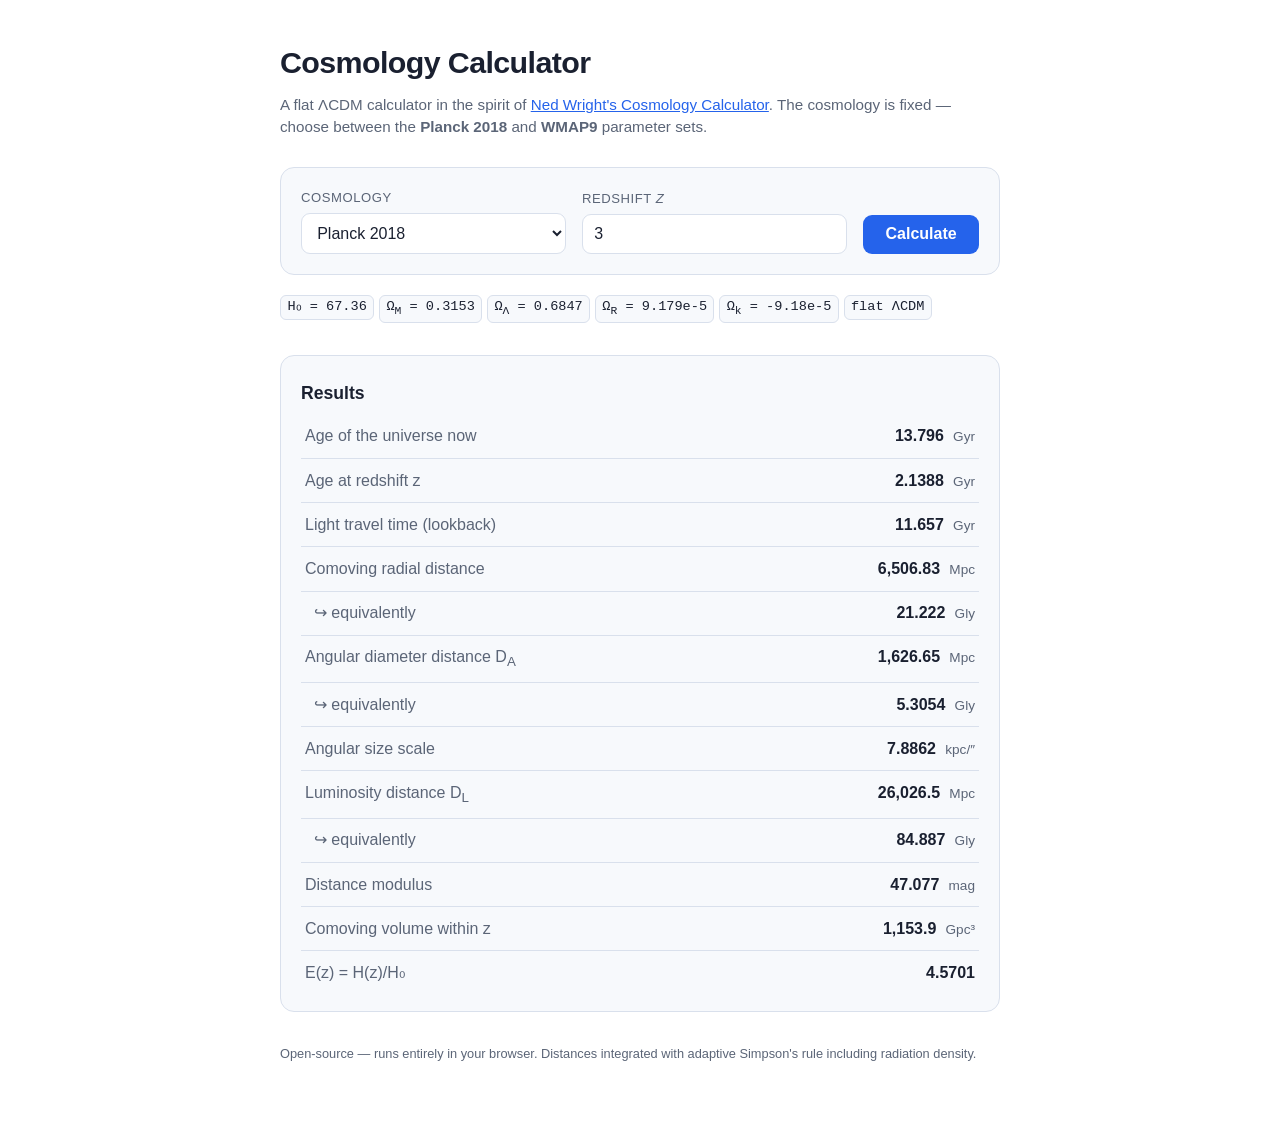
==== index.html @ d5f8c0a3 "Cosmology calculator (Planck 2018 / WMAP9)" ====
<!DOCTYPE html>
<html lang="en">
<head>
  <meta charset="UTF-8" />
  <meta name="viewport" content="width=device-width, initial-scale=1.0" />
  <title>Cosmology Calculator</title>
  <link rel="stylesheet" href="style.css" />
</head>
<body>
  <main>
    <h1>Cosmology Calculator</h1>
    <p class="subtitle">
      A flat &Lambda;CDM calculator in the spirit of
      <a href="https://astro.ucla.edu/~wright/CosmoCalc.html" target="_blank" rel="noopener">Ned Wright's Cosmology Calculator</a>.
      The cosmology is fixed &mdash; choose between the <strong>Planck 2018</strong> and <strong>WMAP9</strong> parameter sets.
    </p>

    <form id="calc-form" autocomplete="off">
      <div class="controls">
        <label class="field">
          <span>Cosmology</span>
          <select id="cosmology">
            <option value="planck18" selected>Planck 2018</option>
            <option value="wmap9">WMAP9</option>
          </select>
        </label>

        <label class="field">
          <span>Redshift <em>z</em></span>
          <input id="redshift" type="number" value="3" min="0" step="any" />
        </label>

        <button type="submit">Calculate</button>
      </div>
    </form>

    <section id="params" class="params"></section>

    <section id="results" class="results" hidden>
      <h2>Results</h2>
      <table id="results-table">
        <tbody></tbody>
      </table>
    </section>

    <footer>
      <p>
        Open-source &mdash; runs entirely in your browser.
        Distances integrated with adaptive Simpson's rule including radiation density.
      </p>
    </footer>
  </main>

  <script src="cosmo.js"></script>
</body>
</html>
---- style.css ----
:root {
  --bg: #ffffff;
  --panel: #f7f9fc;
  --panel-2: #ffffff;
  --text: #1a2030;
  --muted: #5b6577;
  --accent: #2563eb;
  --border: #d9e0ec;
}

* { box-sizing: border-box; }

body {
  margin: 0;
  font-family: -apple-system, BlinkMacSystemFont, "Segoe UI", Roboto, Helvetica, Arial, sans-serif;
  background: var(--bg);
  color: var(--text);
  line-height: 1.5;
  min-height: 100vh;
}

main {
  max-width: 760px;
  margin: 0 auto;
  padding: 2.5rem 1.25rem 4rem;
}

h1 {
  font-size: 1.9rem;
  margin: 0 0 0.5rem;
  letter-spacing: -0.02em;
}

.subtitle {
  color: var(--muted);
  margin: 0 0 1.75rem;
  font-size: 0.95rem;
}

a { color: var(--accent); }

form {
  background: var(--panel);
  border: 1px solid var(--border);
  border-radius: 14px;
  padding: 1.25rem;
}

.controls {
  display: flex;
  flex-wrap: wrap;
  gap: 1rem;
  align-items: flex-end;
}

.field {
  display: flex;
  flex-direction: column;
  gap: 0.35rem;
  flex: 1 1 180px;
}

.field span {
  font-size: 0.82rem;
  color: var(--muted);
  text-transform: uppercase;
  letter-spacing: 0.04em;
}

select, input {
  background: var(--panel-2);
  border: 1px solid var(--border);
  color: var(--text);
  border-radius: 9px;
  padding: 0.6rem 0.7rem;
  font-size: 1rem;
}

select:focus, input:focus {
  outline: none;
  border-color: var(--accent);
}

button {
  background: var(--accent);
  color: #ffffff;
  border: none;
  border-radius: 9px;
  padding: 0.65rem 1.4rem;
  font-size: 1rem;
  font-weight: 600;
  cursor: pointer;
  flex: 0 0 auto;
}

button:hover { filter: brightness(1.05); }

.params {
  margin: 1.25rem 0 0;
  color: var(--muted);
  font-size: 0.85rem;
}

.params code {
  color: var(--text);
  background: var(--panel);
  border: 1px solid var(--border);
  border-radius: 6px;
  padding: 0.1rem 0.4rem;
  margin-right: 0.3rem;
  display: inline-block;
  margin-bottom: 0.3rem;
}

.results {
  margin-top: 1.75rem;
  background: var(--panel);
  border: 1px solid var(--border);
  border-radius: 14px;
  padding: 0.5rem 1.25rem 1rem;
}

.results h2 {
  font-size: 1.1rem;
  margin: 1rem 0 0.5rem;
}

table {
  width: 100%;
  border-collapse: collapse;
}

td {
  padding: 0.6rem 0.25rem;
  border-bottom: 1px solid var(--border);
  vertical-align: baseline;
}

tr:last-child td { border-bottom: none; }

td.label { color: var(--muted); }

td.value {
  text-align: right;
  font-variant-numeric: tabular-nums;
  white-space: nowrap;
  font-weight: 600;
}

td.value .unit {
  color: var(--muted);
  font-weight: 400;
  margin-left: 0.3rem;
  font-size: 0.85em;
}

footer {
  margin-top: 2rem;
  color: var(--muted);
  font-size: 0.8rem;
}
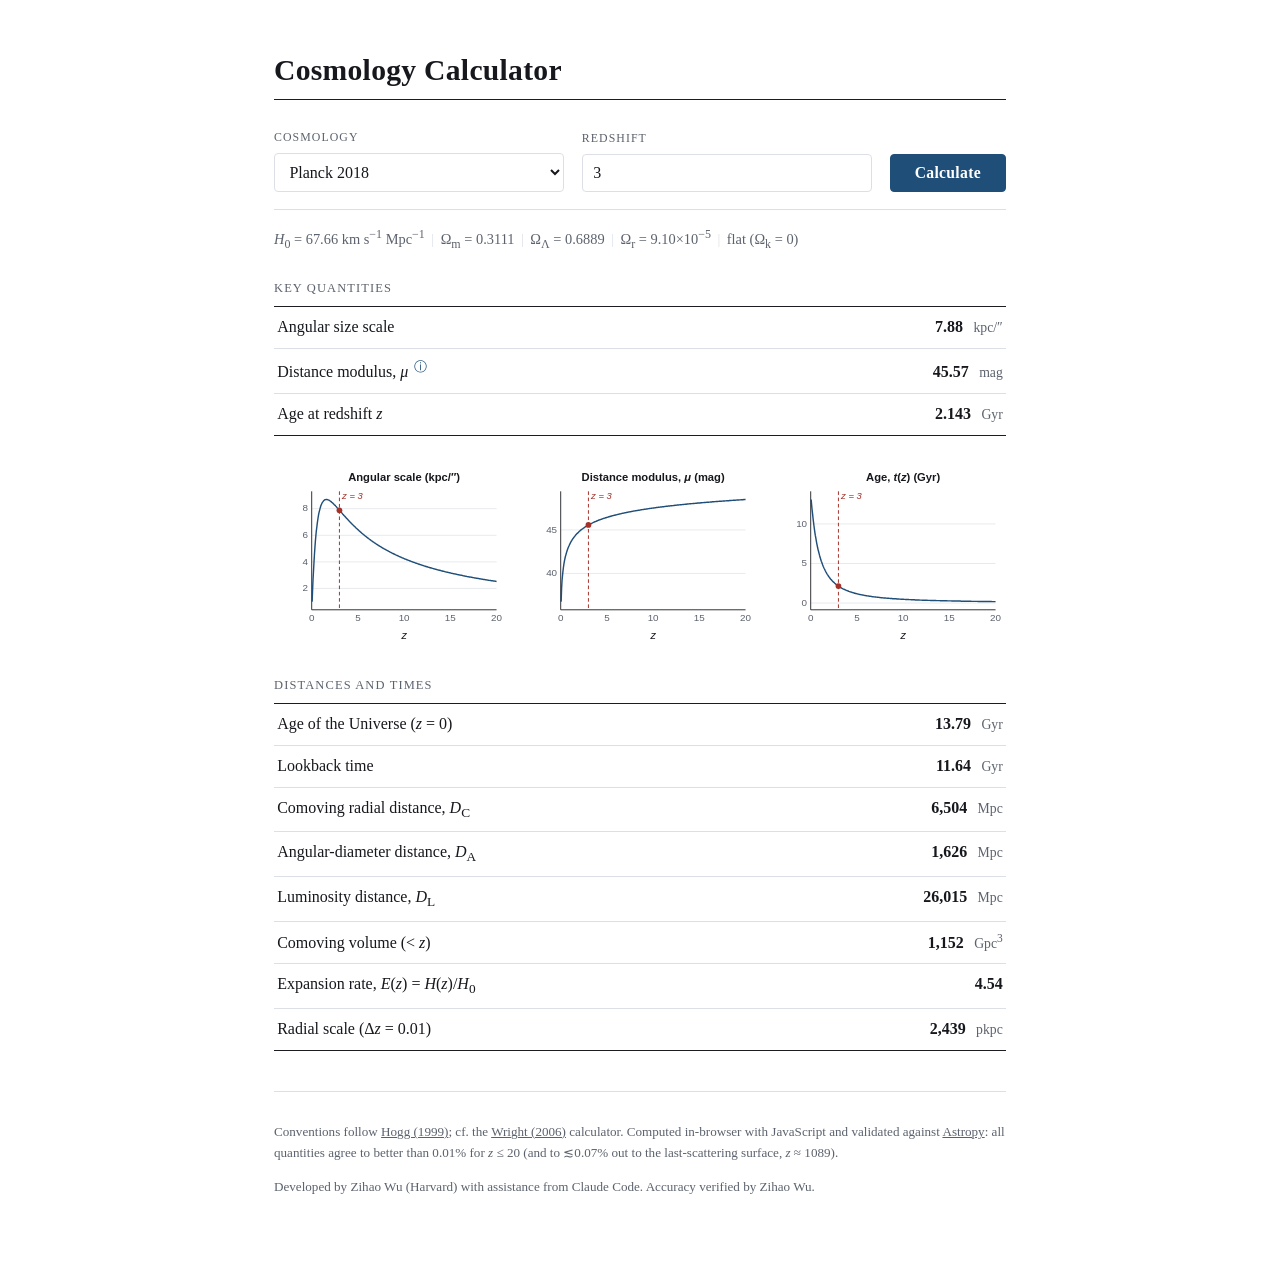
==== commit 0f670a54: "Cosmology calculator" ====
--- a/index.html
+++ b/index.html
@@ -8,12 +8,10 @@
 </head>
 <body>
   <main>
-    <h1>Cosmology Calculator</h1>
-    <p class="subtitle">
-      A flat &Lambda;CDM calculator in the spirit of
-      <a href="https://astro.ucla.edu/~wright/CosmoCalc.html" target="_blank" rel="noopener">Ned Wright's Cosmology Calculator</a>.
-      The cosmology is fixed &mdash; choose between the <strong>Planck 2018</strong> and <strong>WMAP9</strong> parameter sets.
-    </p>
+    <header>
+      <h1>Cosmology Calculator</h1>
+      <hr class="rule" />
+    </header>
 
     <form id="calc-form" autocomplete="off">
       <div class="controls">
@@ -26,7 +24,7 @@
         </label>
 
         <label class="field">
-          <span>Redshift <em>z</em></span>
+          <span>Redshift</span>
           <input id="redshift" type="number" value="3" min="0" step="any" />
         </label>
 
@@ -36,17 +34,40 @@
 
     <section id="params" class="params"></section>
 
-    <section id="results" class="results" hidden>
-      <h2>Results</h2>
-      <table id="results-table">
-        <tbody></tbody>
-      </table>
-    </section>
+    <div id="results" hidden>
+      <section class="block">
+        <table id="primary-table">
+          <caption>Key quantities</caption>
+          <tbody></tbody>
+        </table>
+      </section>
+
+      <figure class="figure-wrap">
+        <div id="plots" class="plots"></div>
+      </figure>
+
+      <section class="block">
+        <table id="secondary-table">
+          <caption>Distances and times</caption>
+          <tbody></tbody>
+        </table>
+      </section>
+    </div>
 
     <footer>
       <p>
-        Open-source &mdash; runs entirely in your browser.
-        Distances integrated with adaptive Simpson's rule including radiation density.
+        Conventions follow
+        <a href="https://arxiv.org/abs/astro-ph/9905116" target="_blank" rel="noopener">Hogg (1999)</a>;
+        cf. the
+        <a href="https://astro.ucla.edu/~wright/CosmoCalc.html" target="_blank" rel="noopener">Wright (2006)</a>
+        calculator. Computed in-browser with JavaScript and validated against
+        <a href="https://www.astropy.org/" target="_blank" rel="noopener">Astropy</a>:
+        all quantities agree to better than 0.01% for <i>z</i> &le; 20 (and to
+        &lesssim;0.07% out to the last-scattering surface, <i>z</i> &asymp; 1089).
+      </p>
+      <p>
+        Developed by Zihao Wu (Harvard) with assistance from Claude Code.
+        Accuracy verified by Zihao Wu.
       </p>
     </footer>
   </main>
--- a/style.css
+++ b/style.css
@@ -1,148 +1,194 @@
 :root {
   --bg: #ffffff;
-  --panel: #f7f9fc;
+  --panel: #fcfcfd;
   --panel-2: #ffffff;
-  --text: #1a2030;
-  --muted: #5b6577;
-  --accent: #2563eb;
-  --border: #d9e0ec;
+  --text: #16181d;
+  --muted: #5c626d;
+  --accent: #1f4e79;   /* deep academic blue */
+  --marker: #a4322a;   /* muted brick red */
+  --border: #dce0e6;
+  --rule: #1b1d22;
+  --serif: Georgia, "Times New Roman", Cambria, "Source Serif Pro", serif;
+  --mono: "SFMono-Regular", "SF Mono", Menlo, Consolas, "Liberation Mono", monospace;
 }
 
 * { box-sizing: border-box; }
+
+html { -webkit-text-size-adjust: 100%; }
 
 body {
   margin: 0;
-  font-family: -apple-system, BlinkMacSystemFont, "Segoe UI", Roboto, Helvetica, Arial, sans-serif;
+  font-family: var(--serif);
   background: var(--bg);
   color: var(--text);
-  line-height: 1.5;
+  line-height: 1.55;
   min-height: 100vh;
+  font-size: 16px;
 }
 
 main {
-  max-width: 760px;
+  max-width: 780px;
   margin: 0 auto;
-  padding: 2.5rem 1.25rem 4rem;
-}
+  padding: 3rem 1.5rem 4.5rem;
+}
+
+/* ---- Header ---------------------------------------------------------- */
+header { margin-bottom: 1.75rem; }
 
 h1 {
-  font-size: 1.9rem;
-  margin: 0 0 0.5rem;
-  letter-spacing: -0.02em;
-}
-
-.subtitle {
-  color: var(--muted);
-  margin: 0 0 1.75rem;
-  font-size: 0.95rem;
-}
-
-a { color: var(--accent); }
-
+  font-size: 1.85rem;
+  font-weight: 600;
+  letter-spacing: 0.01em;
+  margin: 0 0 0.35rem;
+}
+
+.lede {
+  margin: 0 0 0.9rem;
+  color: var(--muted);
+  font-style: italic;
+  font-size: 0.98rem;
+}
+
+.rule {
+  border: none;
+  border-top: 1.5px solid var(--rule);
+  margin: 0;
+}
+
+i, em { font-style: italic; }
+
+a { color: var(--accent); text-decoration-thickness: 0.5px; }
+
+/* ---- Controls -------------------------------------------------------- */
 form {
-  background: var(--panel);
-  border: 1px solid var(--border);
-  border-radius: 14px;
-  padding: 1.25rem;
+  margin: 1.5rem 0 0.25rem;
+  padding: 0;
 }
 
 .controls {
   display: flex;
   flex-wrap: wrap;
-  gap: 1rem;
+  gap: 1.1rem;
   align-items: flex-end;
 }
 
 .field {
   display: flex;
   flex-direction: column;
-  gap: 0.35rem;
-  flex: 1 1 180px;
+  gap: 0.4rem;
+  flex: 1 1 190px;
 }
 
 .field span {
-  font-size: 0.82rem;
+  font-family: var(--serif);
+  font-size: 0.74rem;
   color: var(--muted);
   text-transform: uppercase;
-  letter-spacing: 0.04em;
+  letter-spacing: 0.09em;
 }
 
 select, input {
   background: var(--panel-2);
   border: 1px solid var(--border);
   color: var(--text);
-  border-radius: 9px;
-  padding: 0.6rem 0.7rem;
+  border-radius: 4px;
+  padding: 0.55rem 0.65rem;
   font-size: 1rem;
+  font-family: var(--serif);
 }
 
 select:focus, input:focus {
   outline: none;
   border-color: var(--accent);
+  box-shadow: 0 0 0 2px rgba(31, 78, 121, 0.12);
 }
 
 button {
   background: var(--accent);
   color: #ffffff;
-  border: none;
-  border-radius: 9px;
-  padding: 0.65rem 1.4rem;
-  font-size: 1rem;
+  border: 1px solid var(--accent);
+  border-radius: 4px;
+  padding: 0.55rem 1.5rem;
+  font-size: 0.98rem;
+  font-family: var(--serif);
   font-weight: 600;
+  letter-spacing: 0.02em;
   cursor: pointer;
   flex: 0 0 auto;
 }
 
-button:hover { filter: brightness(1.05); }
-
+button:hover { background: #1a4368; }
+
+/* ---- Parameter line -------------------------------------------------- */
 .params {
-  margin: 1.25rem 0 0;
-  color: var(--muted);
-  font-size: 0.85rem;
-}
-
-.params code {
+  margin: 1.1rem 0 0;
+  padding-top: 0.9rem;
+  border-top: 1px solid var(--border);
+  font-size: 0.9rem;
   color: var(--text);
-  background: var(--panel);
-  border: 1px solid var(--border);
-  border-radius: 6px;
-  padding: 0.1rem 0.4rem;
-  margin-right: 0.3rem;
-  display: inline-block;
-  margin-bottom: 0.3rem;
-}
-
-.results {
-  margin-top: 1.75rem;
-  background: var(--panel);
-  border: 1px solid var(--border);
-  border-radius: 14px;
-  padding: 0.5rem 1.25rem 1rem;
-}
-
-.results h2 {
-  font-size: 1.1rem;
-  margin: 1rem 0 0.5rem;
-}
+}
+
+.params .model-name { font-weight: 600; }
+
+.params .model-params {
+  color: var(--muted);
+  font-variant-numeric: tabular-nums;
+}
+
+.params .sep { color: var(--border); margin: 0 0.45em; }
+
+/* ---- Result tables --------------------------------------------------- */
+#results { margin-top: 1.6rem; }
+
+.block { margin: 0; }
 
 table {
   width: 100%;
   border-collapse: collapse;
-}
+  font-variant-numeric: tabular-nums;
+}
+
+caption {
+  caption-side: top;
+  text-align: left;
+  font-size: 0.78rem;
+  letter-spacing: 0.09em;
+  text-transform: uppercase;
+  color: var(--muted);
+  padding: 0 0 0.5rem;
+}
+
+thead th { display: none; }
+
+tbody tr:first-child td { border-top: 1.5px solid var(--rule); }
 
 td {
-  padding: 0.6rem 0.25rem;
+  padding: 0.5rem 0.2rem;
   border-bottom: 1px solid var(--border);
   vertical-align: baseline;
 }
 
-tr:last-child td { border-bottom: none; }
-
-td.label { color: var(--muted); }
+tbody tr:last-child td { border-bottom: 1.5px solid var(--rule); }
+
+td.label { color: var(--text); }
+
+.info {
+  text-decoration: none;
+  color: var(--accent);
+  font-size: 0.82em;
+  vertical-align: super;
+  cursor: help;
+  margin-left: 0.1em;
+}
+.info:hover { color: var(--marker); }
+
+/* explanation page prose */
+.prose h2 { font-size: 1.15rem; margin: 1.75rem 0 0.5rem; }
+.prose p { margin: 0.9rem 0; }
+.prose .back { margin-top: 2.25rem; font-size: 0.95rem; }
 
 td.value {
   text-align: right;
-  font-variant-numeric: tabular-nums;
   white-space: nowrap;
   font-weight: 600;
 }
@@ -150,12 +196,69 @@
 td.value .unit {
   color: var(--muted);
   font-weight: 400;
-  margin-left: 0.3rem;
-  font-size: 0.85em;
-}
-
+  font-style: normal;   /* units in upright (roman) type */
+  margin-left: 0.4rem;
+  font-size: 0.86em;
+}
+
+/* ---- Figure ---------------------------------------------------------- */
+.figure-wrap {
+  margin: 2rem 0;
+}
+
+.figure-wrap figcaption {
+  font-size: 0.86rem;
+  color: var(--muted);
+  margin-top: 0.6rem;
+  line-height: 1.5;
+}
+
+.figure-wrap figcaption .fnum { font-weight: 600; color: var(--text); }
+
+.plots {
+  display: flex;
+  flex-wrap: wrap;
+  gap: 1rem;
+  justify-content: center;
+}
+
+.panel {
+  flex: 1 1 220px;
+  margin: 0;
+}
+
+.panel svg { width: 100%; height: auto; display: block; }
+
+/* Nature-style figures: Helvetica/Arial sans-serif throughout */
+.panel text { font-family: "Helvetica Neue", Helvetica, Arial, sans-serif; }
+.panel .axis { stroke: var(--rule); stroke-width: 1; }
+.panel .grid { stroke: var(--border); stroke-width: 0.75; }
+.panel .tick { fill: var(--muted); font-size: 11px; }
+.panel .axtitle { fill: var(--text); font-size: 12px; }
+.panel .psubtitle { fill: var(--text); font-size: 12.5px; font-weight: 700; }
+.panel .ztag { fill: var(--marker); font-size: 10.5px; font-style: italic; }
+
+/* hover read-out */
+.panel .capture { cursor: crosshair; }
+.panel .hline { stroke: #8a8f98; stroke-width: 1; stroke-dasharray: 4 3; }
+.panel .hdot { fill: #8a8f98; }
+.panel .htext {
+  fill: var(--text);
+  font-size: 10.5px;
+  paint-order: stroke;
+  stroke: #ffffff;
+  stroke-width: 3px;
+  stroke-linejoin: round;
+}
+
+/* ---- Footer ---------------------------------------------------------- */
 footer {
-  margin-top: 2rem;
-  color: var(--muted);
-  font-size: 0.8rem;
-}
+  margin-top: 2.5rem;
+  padding-top: 1rem;
+  border-top: 1px solid var(--border);
+  color: var(--muted);
+  font-size: 0.82rem;
+  line-height: 1.6;
+}
+
+footer a { color: var(--muted); }
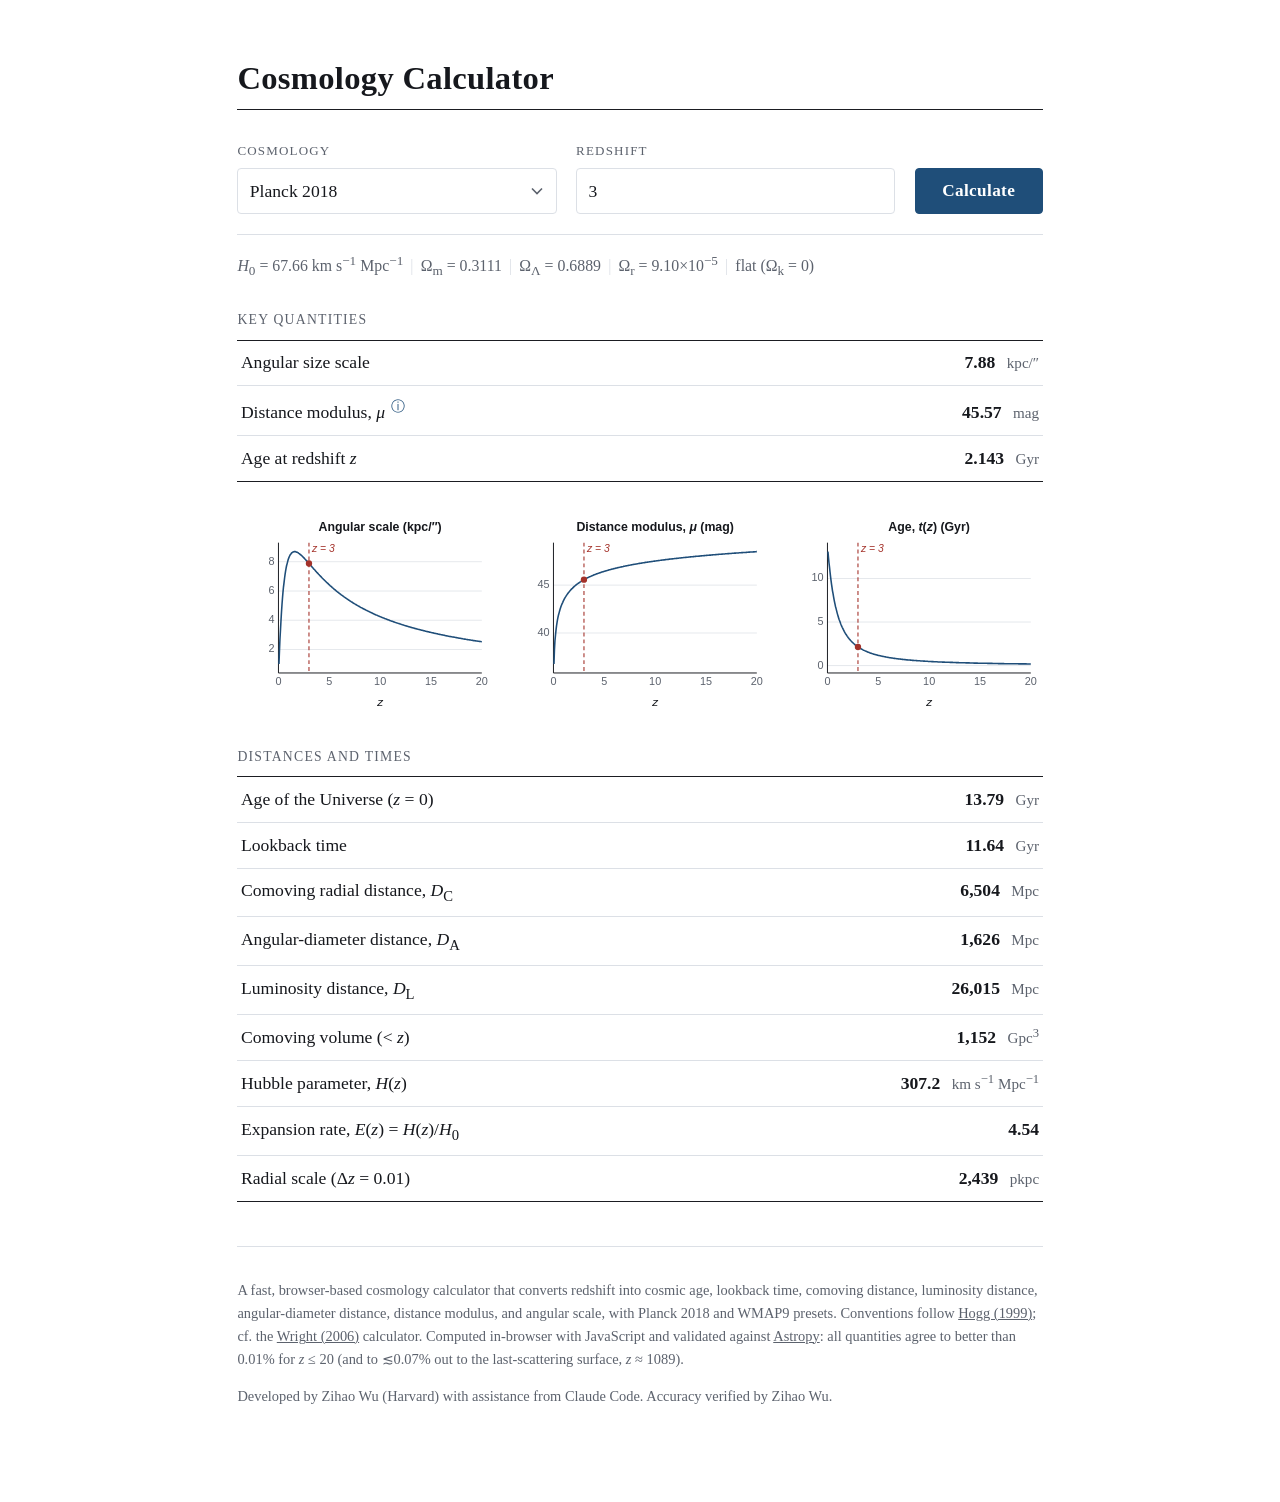
==== commit 3a46b806: "update" ====
--- a/index.html
+++ b/index.html
@@ -3,8 +3,38 @@
 <head>
   <meta charset="UTF-8" />
   <meta name="viewport" content="width=device-width, initial-scale=1.0" />
-  <title>Cosmology Calculator</title>
+  <title>Cosmology Calculator | Redshift, Age, Distances, Planck 2018</title>
+  <meta name="description" content="Fast browser-based cosmology calculator for redshift, lookback time, cosmic age, comoving distance, luminosity distance, angular diameter distance, distance modulus, and kpc/arcsec. Planck 2018 and WMAP9 presets; validated against Astropy." />
+  <meta name="keywords" content="cosmology calculator, redshift calculator, lookback time calculator, cosmic age, comoving distance, luminosity distance, angular diameter distance, distance modulus, kpc per arcsec, Planck 2018, WMAP9" />
+  <meta name="author" content="Zihao Wu" />
+  <link rel="canonical" href="https://wuzihao.site/cosmo-calc/" />
+
+  <!-- Open Graph / social preview -->
+  <meta property="og:type" content="website" />
+  <meta property="og:title" content="Cosmology Calculator — Redshift, Age, Distances (Planck 2018 / WMAP9)" />
+  <meta property="og:description" content="Browser-based cosmology calculator: redshift to age, lookback time, and distances. Planck 2018 / WMAP9 presets, Hogg (1999) conventions, validated against Astropy." />
+  <meta property="og:url" content="https://wuzihao.site/cosmo-calc/" />
+
   <link rel="stylesheet" href="style.css" />
+
+  <script type="application/ld+json">
+  {
+    "@context": "https://schema.org",
+    "@type": "SoftwareApplication",
+    "name": "Cosmology Calculator",
+    "applicationCategory": "Scientific calculator",
+    "operatingSystem": "Web",
+    "url": "https://wuzihao.site/cosmo-calc/",
+    "author": {
+      "@type": "Person",
+      "name": "Zihao Wu",
+      "affiliation": "Harvard University"
+    },
+    "description": "Browser-based cosmology calculator for redshift, lookback time, cosmic age, comoving distance, luminosity distance, angular diameter distance, distance modulus, and angular scale. Includes Planck 2018 and WMAP9 presets and is validated against Astropy.",
+    "keywords": "cosmology calculator, redshift calculator, lookback time, angular diameter distance, luminosity distance, Planck 2018, WMAP9",
+    "offers": { "@type": "Offer", "price": "0", "priceCurrency": "USD" }
+  }
+  </script>
 </head>
 <body>
   <main>
@@ -56,7 +86,10 @@
 
     <footer>
       <p>
-        Conventions follow
+        A fast, browser-based cosmology calculator that converts redshift into
+        cosmic age, lookback time, comoving distance, luminosity distance,
+        angular-diameter distance, distance modulus, and angular scale, with
+        Planck 2018 and WMAP9 presets. Conventions follow
         <a href="https://arxiv.org/abs/astro-ph/9905116" target="_blank" rel="noopener">Hogg (1999)</a>;
         cf. the
         <a href="https://astro.ucla.edu/~wright/CosmoCalc.html" target="_blank" rel="noopener">Wright (2006)</a>
--- a/style.css
+++ b/style.css
@@ -14,7 +14,10 @@
 
 * { box-sizing: border-box; }
 
-html { -webkit-text-size-adjust: 100%; }
+html {
+  -webkit-text-size-adjust: 100%;
+  font-size: 110%;          /* scale the whole UI up ~10% */
+}
 
 body {
   margin: 0;
@@ -23,11 +26,11 @@
   color: var(--text);
   line-height: 1.55;
   min-height: 100vh;
-  font-size: 16px;
+  font-size: 1rem;
 }
 
 main {
-  max-width: 780px;
+  max-width: 48.75rem;       /* was 780px; now scales with root font */
   margin: 0 auto;
   padding: 3rem 1.5rem 4.5rem;
 }
@@ -88,13 +91,28 @@
 }
 
 select, input {
+  box-sizing: border-box;
+  height: 2.6rem;          /* equal height across Safari/Chrome */
+  margin: 0;
   background: var(--panel-2);
   border: 1px solid var(--border);
   color: var(--text);
   border-radius: 4px;
-  padding: 0.55rem 0.65rem;
+  padding: 0 0.65rem;
   font-size: 1rem;
-  font-family: var(--serif);
+  line-height: normal;
+  font-family: var(--serif);
+}
+
+/* Reset native chrome so the select height is predictable, add a custom arrow */
+select {
+  -webkit-appearance: none;
+  appearance: none;
+  padding-right: 1.9rem;
+  background-image: url("data:image/svg+xml,%3Csvg xmlns='http://www.w3.org/2000/svg' width='12' height='8' viewBox='0 0 12 8'%3E%3Cpath fill='none' stroke='%235c626d' stroke-width='1.6' d='M1 1.5 6 6.5 11 1.5'/%3E%3C/svg%3E");
+  background-repeat: no-repeat;
+  background-position: right 0.7rem center;
+  background-size: 0.7rem auto;
 }
 
 select:focus, input:focus {
@@ -104,11 +122,13 @@
 }
 
 button {
+  box-sizing: border-box;
+  height: 2.6rem;
   background: var(--accent);
   color: #ffffff;
   border: 1px solid var(--accent);
   border-radius: 4px;
-  padding: 0.55rem 1.5rem;
+  padding: 0 1.5rem;
   font-size: 0.98rem;
   font-family: var(--serif);
   font-weight: 600;
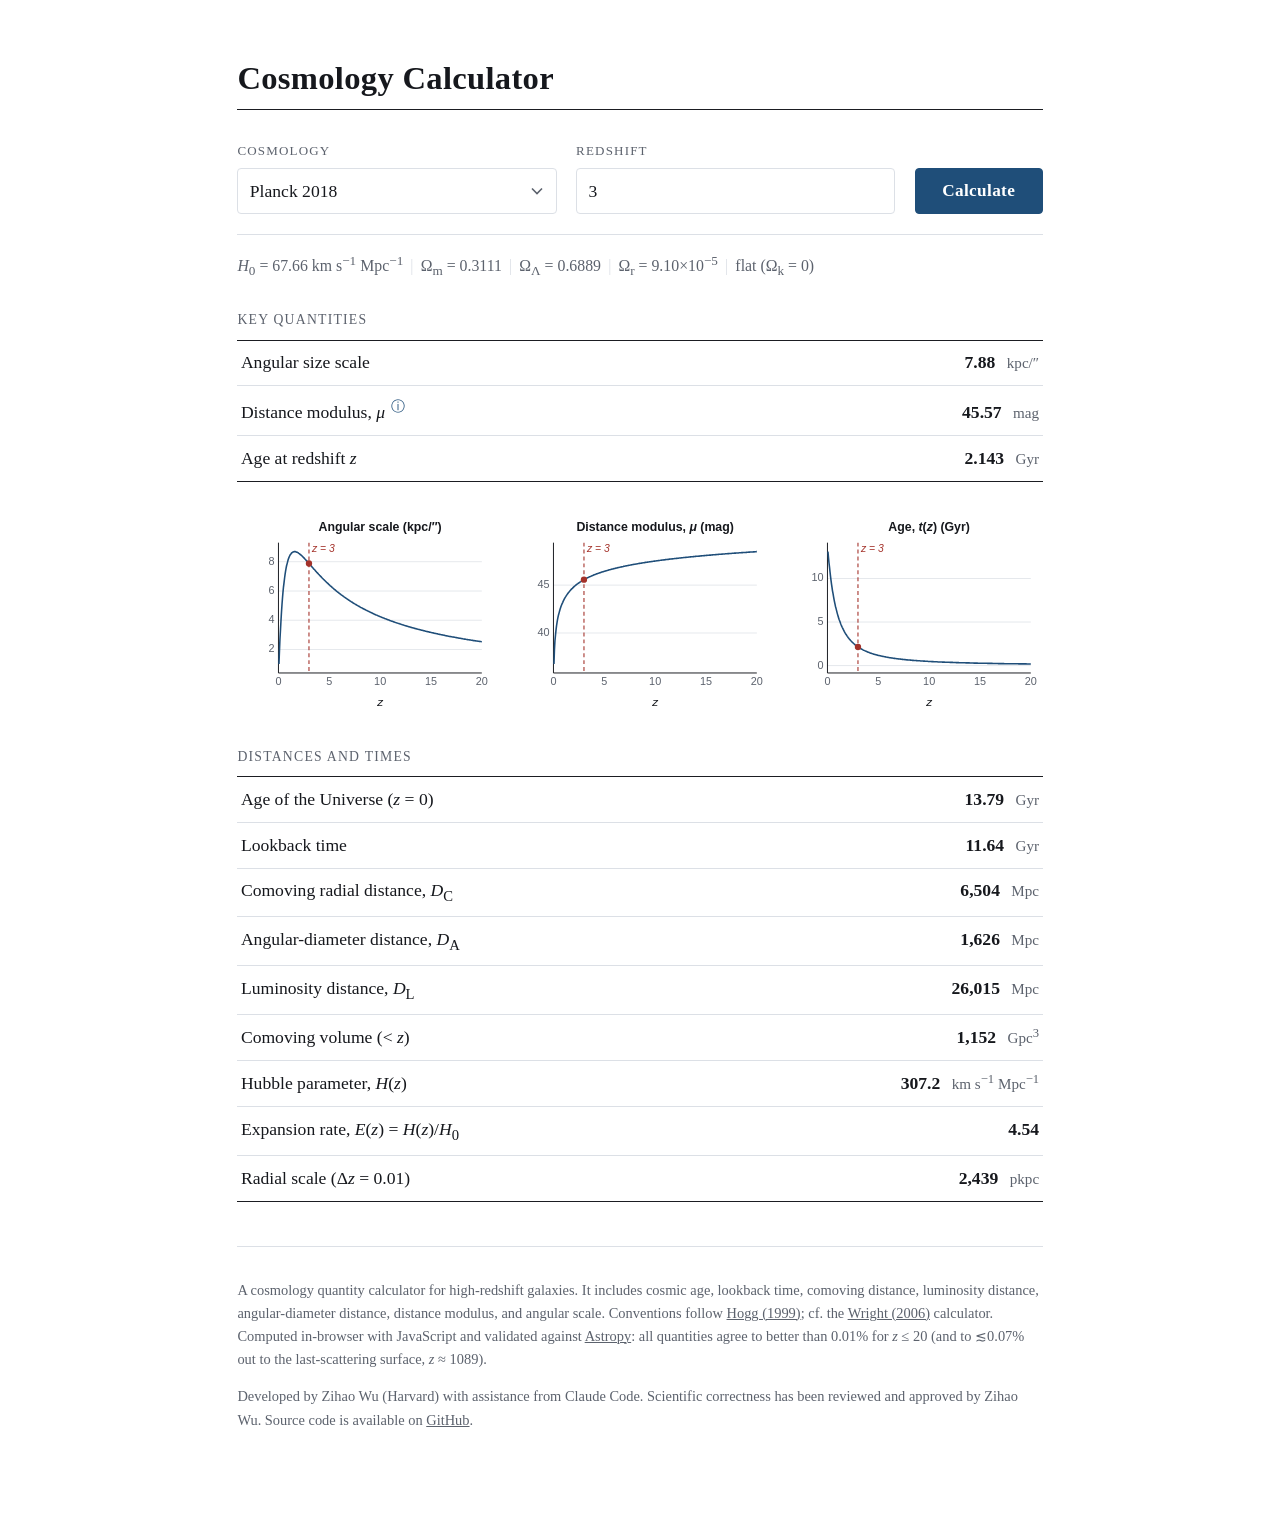
==== commit af53334f: "update docs" ====
--- a/index.html
+++ b/index.html
@@ -86,10 +86,9 @@
 
     <footer>
       <p>
-        A fast, browser-based cosmology calculator that converts redshift into
+        A cosmology quantity calculator for high-redshift galaxies. It includes
         cosmic age, lookback time, comoving distance, luminosity distance,
-        angular-diameter distance, distance modulus, and angular scale, with
-        Planck 2018 and WMAP9 presets. Conventions follow
+        angular-diameter distance, distance modulus, and angular scale. Conventions follow
         <a href="https://arxiv.org/abs/astro-ph/9905116" target="_blank" rel="noopener">Hogg (1999)</a>;
         cf. the
         <a href="https://astro.ucla.edu/~wright/CosmoCalc.html" target="_blank" rel="noopener">Wright (2006)</a>
@@ -100,7 +99,7 @@
       </p>
       <p>
         Developed by Zihao Wu (Harvard) with assistance from Claude Code.
-        Accuracy verified by Zihao Wu.
+        Scientific correctness has been reviewed and approved by Zihao Wu. Source code is available on <a href="https://github.com/zihaowu-astro/cosmo-calc" target="_blank" rel="noopener">GitHub</a>.
       </p>
     </footer>
   </main>
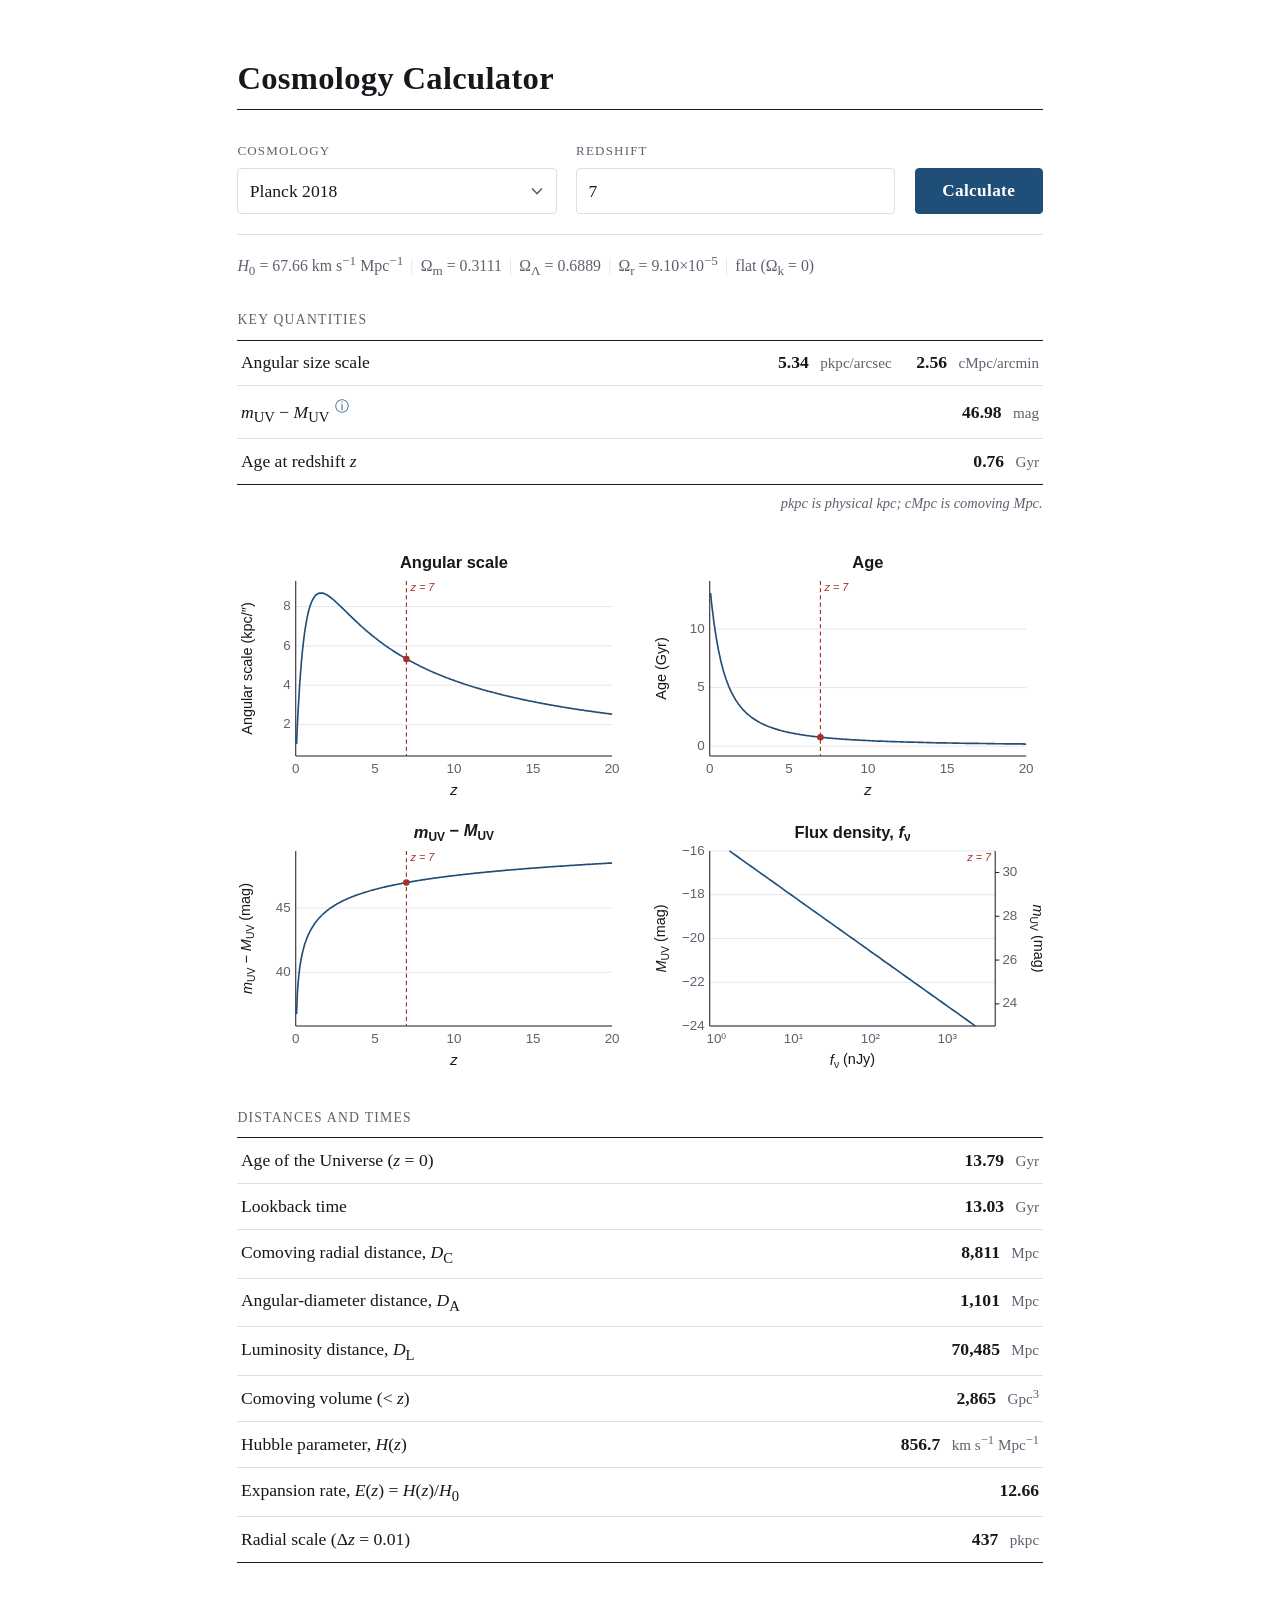
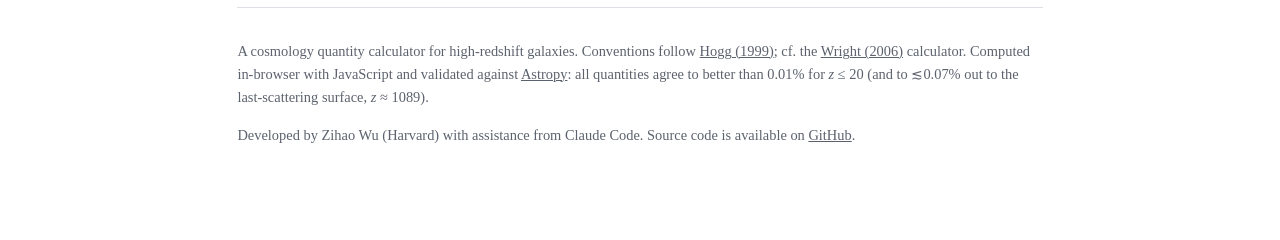
==== commit 8f1974a2: "Add flux-density panel, more cosmologies, and comoving angular scale - New "Flux density" panel: f_n" ====
--- a/index.html
+++ b/index.html
@@ -3,16 +3,16 @@
 <head>
   <meta charset="UTF-8" />
   <meta name="viewport" content="width=device-width, initial-scale=1.0" />
-  <title>Cosmology Calculator | Redshift, Age, Distances, Planck 2018</title>
-  <meta name="description" content="Fast browser-based cosmology calculator for redshift, lookback time, cosmic age, comoving distance, luminosity distance, angular diameter distance, distance modulus, and kpc/arcsec. Planck 2018 and WMAP9 presets; validated against Astropy." />
-  <meta name="keywords" content="cosmology calculator, redshift calculator, lookback time calculator, cosmic age, comoving distance, luminosity distance, angular diameter distance, distance modulus, kpc per arcsec, Planck 2018, WMAP9" />
+  <title>Cosmology Calculator For High-Redshift Galaxies</title>
+  <meta name="description" content="Fast browser-based cosmology calculator for redshift, lookback time, cosmic age, comoving distance, luminosity distance, angular diameter distance, distance modulus, and kpc/arcsec. Designed for high-redshift galaxies." />
+  <meta name="keywords" content="cosmology calculator, redshift calculator, lookback time calculator, cosmic age, comoving distance, luminosity distance, angular diameter distance, distance modulus, kpc per arcsec" />
   <meta name="author" content="Zihao Wu" />
   <link rel="canonical" href="https://wuzihao.site/cosmo-calc/" />
 
   <!-- Open Graph / social preview -->
   <meta property="og:type" content="website" />
-  <meta property="og:title" content="Cosmology Calculator — Redshift, Age, Distances (Planck 2018 / WMAP9)" />
-  <meta property="og:description" content="Browser-based cosmology calculator: redshift to age, lookback time, and distances. Planck 2018 / WMAP9 presets, Hogg (1999) conventions, validated against Astropy." />
+  <meta property="og:title" content="Cosmology Calculator" />
+  <meta property="og:description" content="Browser-based cosmology calculator: redshift to age, lookback time, and distances." />
   <meta property="og:url" content="https://wuzihao.site/cosmo-calc/" />
 
   <link rel="stylesheet" href="style.css" />
@@ -30,8 +30,8 @@
       "name": "Zihao Wu",
       "affiliation": "Harvard University"
     },
-    "description": "Browser-based cosmology calculator for redshift, lookback time, cosmic age, comoving distance, luminosity distance, angular diameter distance, distance modulus, and angular scale. Includes Planck 2018 and WMAP9 presets and is validated against Astropy.",
-    "keywords": "cosmology calculator, redshift calculator, lookback time, angular diameter distance, luminosity distance, Planck 2018, WMAP9",
+    "description": "Browser-based cosmology calculator for redshift, lookback time, cosmic age, comoving distance, luminosity distance, angular diameter distance, distance modulus, and angular scale. Includes Planck 2018, Planck 2015, Planck 2013, WMAP9 and WMAP7 presets and is validated against Astropy.",
+    "keywords": "cosmology calculator, redshift calculator, lookback time, angular diameter distance, luminosity distance, Planck 2018, Planck 2015, WMAP9, WMAP7",
     "offers": { "@type": "Offer", "price": "0", "priceCurrency": "USD" }
   }
   </script>
@@ -49,13 +49,17 @@
           <span>Cosmology</span>
           <select id="cosmology">
             <option value="planck18" selected>Planck 2018</option>
+            <option value="planck15">Planck 2015</option>
+            <option value="planck13">Planck 2013</option>
             <option value="wmap9">WMAP9</option>
+            <option value="wmap7">WMAP7</option>
+            <option value="h70">H₀ = 70, Ωₘ = 0.3, ΩΛ = 0.7</option>
           </select>
         </label>
 
         <label class="field">
           <span>Redshift</span>
-          <input id="redshift" type="number" value="3" min="0" step="any" />
+          <input id="redshift" type="number" value="7" min="0" step="any" />
         </label>
 
         <button type="submit">Calculate</button>
@@ -70,6 +74,7 @@
           <caption>Key quantities</caption>
           <tbody></tbody>
         </table>
+        <p class="note">pkpc is physical kpc; cMpc is comoving Mpc.</p>
       </section>
 
       <figure class="figure-wrap">
@@ -86,9 +91,7 @@
 
     <footer>
       <p>
-        A cosmology quantity calculator for high-redshift galaxies. It includes
-        cosmic age, lookback time, comoving distance, luminosity distance,
-        angular-diameter distance, distance modulus, and angular scale. Conventions follow
+        A cosmology quantity calculator for high-redshift galaxies. Conventions follow
         <a href="https://arxiv.org/abs/astro-ph/9905116" target="_blank" rel="noopener">Hogg (1999)</a>;
         cf. the
         <a href="https://astro.ucla.edu/~wright/CosmoCalc.html" target="_blank" rel="noopener">Wright (2006)</a>
@@ -99,7 +102,7 @@
       </p>
       <p>
         Developed by Zihao Wu (Harvard) with assistance from Claude Code.
-        Scientific correctness has been reviewed and approved by Zihao Wu. Source code is available on <a href="https://github.com/zihaowu-astro/cosmo-calc" target="_blank" rel="noopener">GitHub</a>.
+        Source code is available on <a href="https://github.com/zihaowu-astro/cosmo-calc" target="_blank" rel="noopener">GitHub</a>.
       </p>
     </footer>
   </main>
--- a/style.css
+++ b/style.css
@@ -157,6 +157,14 @@
 
 .params .sep { color: var(--border); margin: 0 0.45em; }
 
+.block .note {
+  margin: 0.4rem 0 0;
+  text-align: right;
+  color: var(--muted);
+  font-size: 0.82rem;
+  font-style: italic;
+}
+
 /* ---- Result tables --------------------------------------------------- */
 #results { margin-top: 1.6rem; }
 
@@ -213,6 +221,8 @@
   font-weight: 600;
 }
 
+td.value .alt { margin-left: 1.4rem; }
+
 td.value .unit {
   color: var(--muted);
   font-weight: 400;
@@ -236,16 +246,16 @@
 .figure-wrap figcaption .fnum { font-weight: 600; color: var(--text); }
 
 .plots {
-  display: flex;
-  flex-wrap: wrap;
-  gap: 1rem;
-  justify-content: center;
-}
-
-.panel {
-  flex: 1 1 220px;
-  margin: 0;
-}
+  display: grid;
+  grid-template-columns: repeat(2, minmax(0, 1fr));
+  gap: 1.1rem 1.25rem;
+}
+
+@media (max-width: 34rem) {
+  .plots { grid-template-columns: minmax(0, 1fr); }
+}
+
+.panel { margin: 0; }
 
 .panel svg { width: 100%; height: auto; display: block; }
 
@@ -253,9 +263,9 @@
 .panel text { font-family: "Helvetica Neue", Helvetica, Arial, sans-serif; }
 .panel .axis { stroke: var(--rule); stroke-width: 1; }
 .panel .grid { stroke: var(--border); stroke-width: 0.75; }
-.panel .tick { fill: var(--muted); font-size: 11px; }
-.panel .axtitle { fill: var(--text); font-size: 12px; }
-.panel .psubtitle { fill: var(--text); font-size: 12.5px; font-weight: 700; }
+.panel .tick { fill: var(--muted); font-size: 13px; }
+.panel .axtitle { fill: var(--text); font-size: 14px; }
+.panel .psubtitle { fill: var(--text); font-size: 16px; font-weight: 700; }
 .panel .ztag { fill: var(--marker); font-size: 10.5px; font-style: italic; }
 
 /* hover read-out */
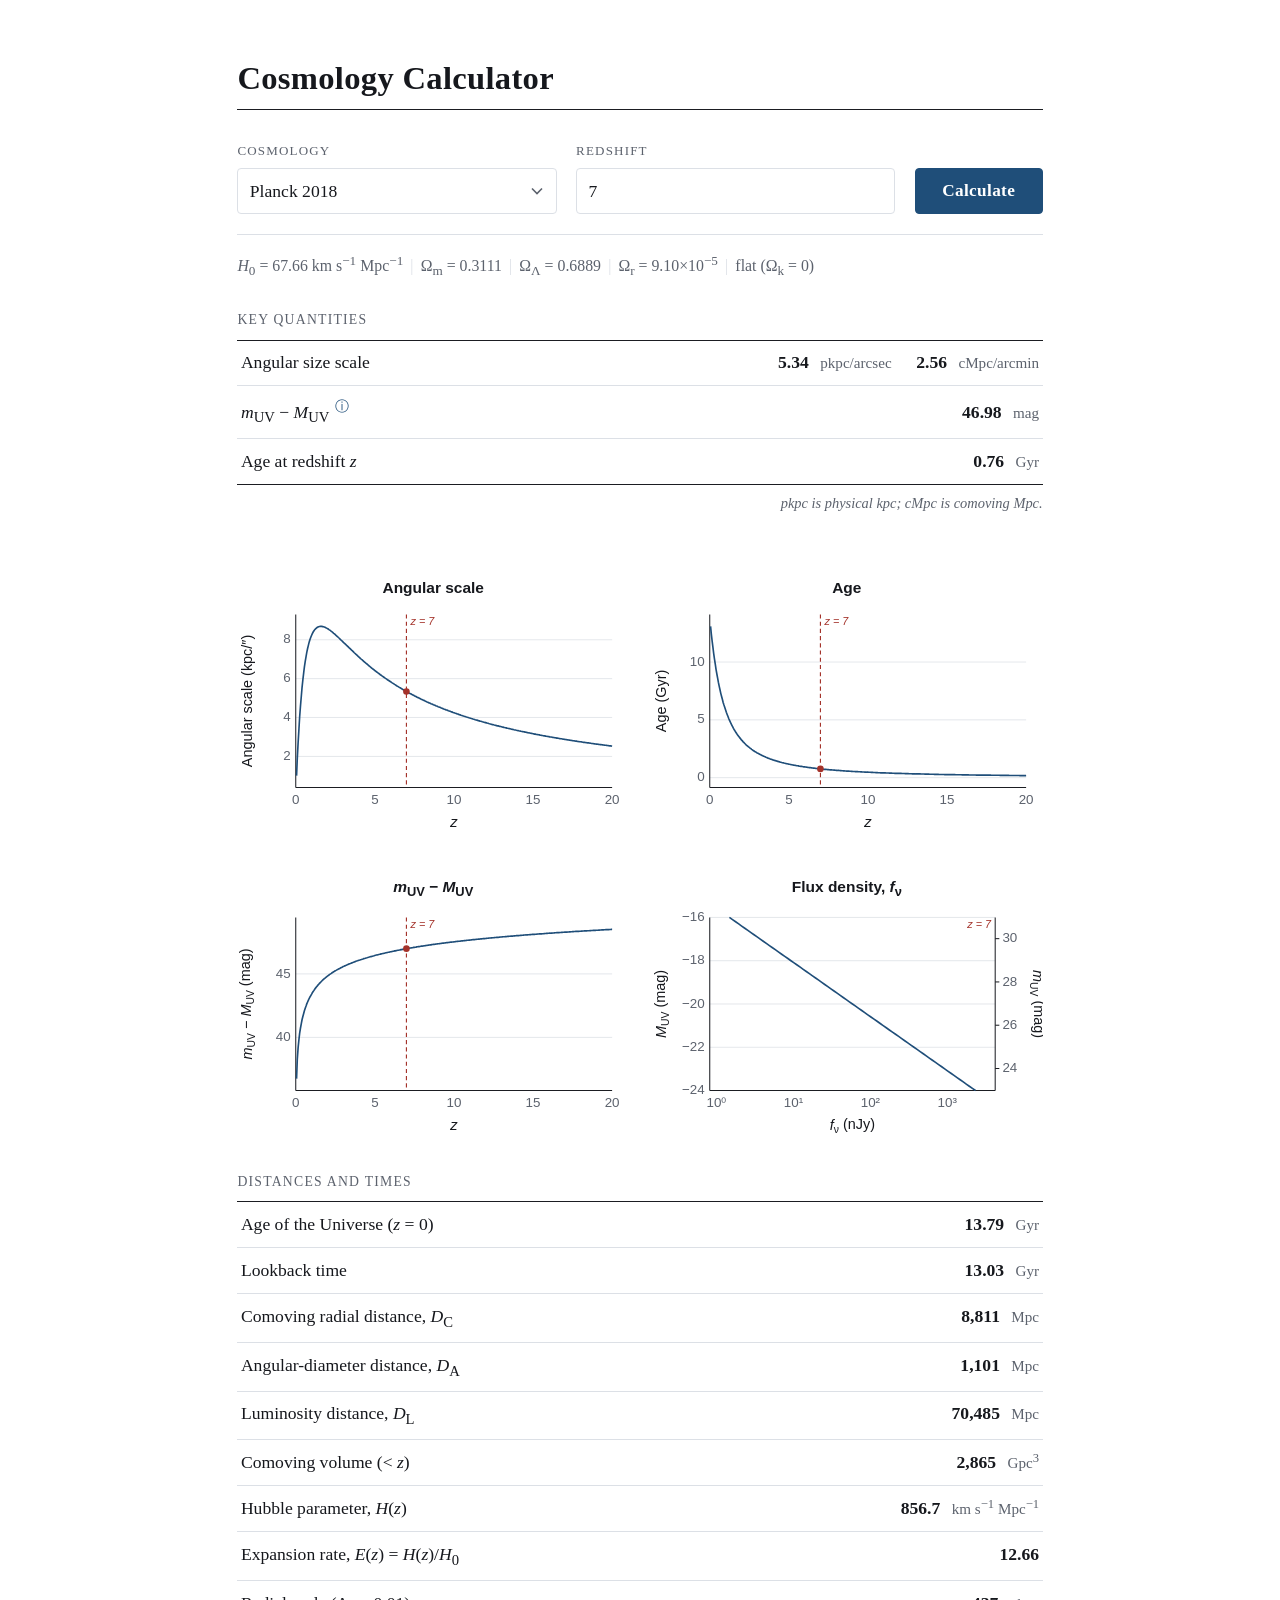
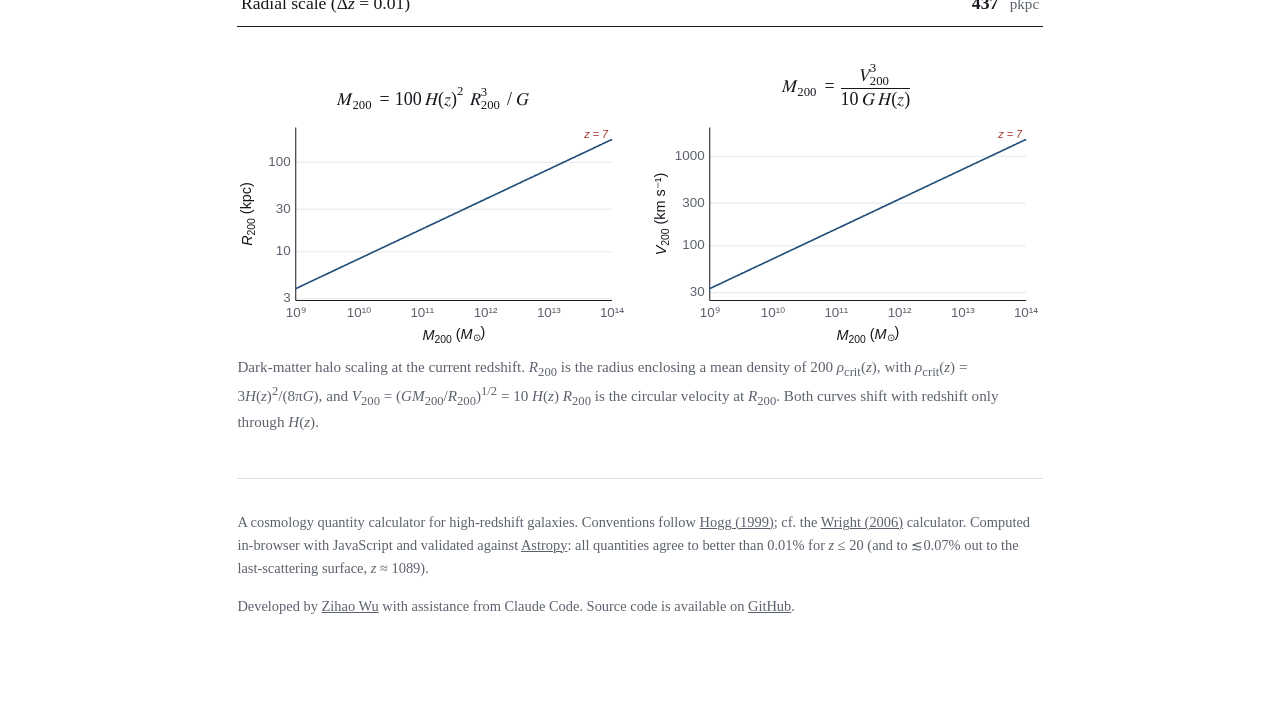
==== commit 40f19c31: "Add halo scaling panels: R200 and V200 against M200 Two log-log panels at the bottom of the page, ov" ====
--- a/index.html
+++ b/index.html
@@ -87,6 +87,18 @@
           <tbody></tbody>
         </table>
       </section>
+
+      <figure class="figure-wrap">
+        <div id="halo-plots" class="plots"></div>
+        <figcaption>
+          Dark-matter halo scaling at the current redshift. <i>R</i><sub>200</sub> is the radius
+          enclosing a mean density of 200 <i>&rho;</i><sub>crit</sub>(<i>z</i>), with
+          <i>&rho;</i><sub>crit</sub>(<i>z</i>) = 3<i>H</i>(<i>z</i>)<sup>2</sup>/(8&pi;<i>G</i>), and
+          <i>V</i><sub>200</sub> = (<i>GM</i><sub>200</sub>/<i>R</i><sub>200</sub>)<sup>1/2</sup> = 10 <i>H</i>(<i>z</i>) <i>R</i><sub>200</sub>
+          is the circular velocity at <i>R</i><sub>200</sub>. Both curves shift with redshift only
+          through <i>H</i>(<i>z</i>).
+        </figcaption>
+      </figure>
     </div>
 
     <footer>
@@ -101,7 +113,8 @@
         &lesssim;0.07% out to the last-scattering surface, <i>z</i> &asymp; 1089).
       </p>
       <p>
-        Developed by Zihao Wu (Harvard) with assistance from Claude Code.
+        Developed by <a href="https://wuzihao.site" target="_blank" rel="noopener">Zihao Wu</a>
+        with assistance from Claude Code.
         Source code is available on <a href="https://github.com/zihaowu-astro/cosmo-calc" target="_blank" rel="noopener">GitHub</a>.
       </p>
     </footer>
--- a/style.css
+++ b/style.css
@@ -265,7 +265,34 @@
 .panel .grid { stroke: var(--border); stroke-width: 0.75; }
 .panel .tick { fill: var(--muted); font-size: 13px; }
 .panel .axtitle { fill: var(--text); font-size: 14px; }
-.panel .psubtitle { fill: var(--text); font-size: 16px; font-weight: 700; }
+/* Panel title, in HTML above the SVG so formulas can be set in MathML. It is
+   bottom-aligned in a fixed band, so that a one-line title and a stacked
+   fraction still leave every plot in a row starting at the same height, and its
+   content sits in a span because a flex container would trim the spaces around
+   "-" and ",". */
+.panel .ptitle {
+  display: flex;
+  align-items: flex-end;
+  justify-content: center;
+  min-height: 3.1em;
+  font-family: "Helvetica Neue", Helvetica, Arial, sans-serif;
+  font-size: 0.88rem;
+  font-weight: 700;
+  color: var(--text);
+  text-align: center;
+  line-height: 1.25;
+  margin: 0 0 0.15rem;
+}
+
+.panel .ptitle i { font-style: italic; }
+
+/* Formulas keep the browser's own math font, which sets them the way TeX would;
+   the plain-text titles above stay in the figure's sans-serif face. */
+.panel .ptitle math {
+  font-weight: 400;
+  font-size: 1.16em;
+  margin: 0 auto;
+}
 .panel .ztag { fill: var(--marker); font-size: 10.5px; font-style: italic; }
 
 /* hover read-out */
